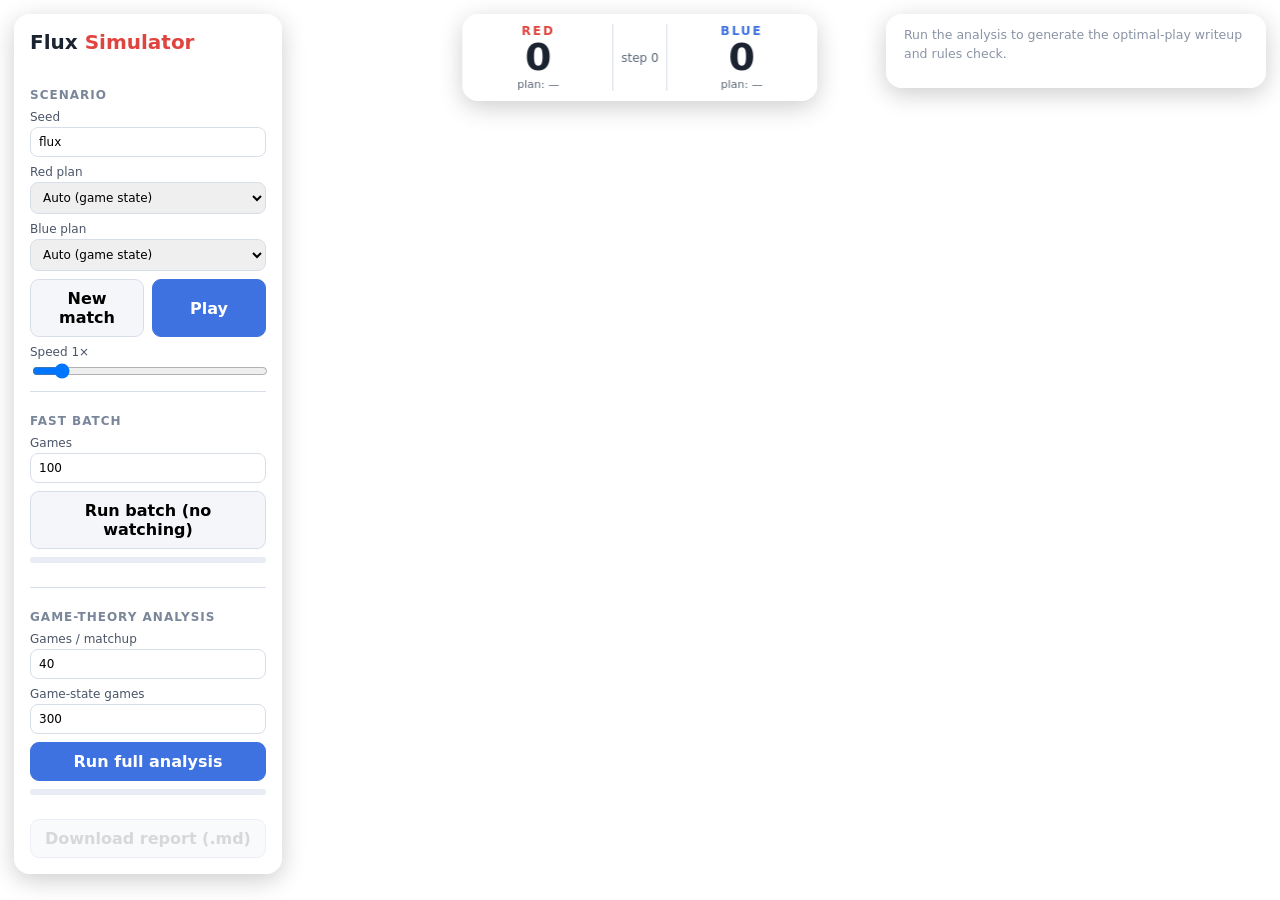
==== flux-sim/index.html @ f55b8c50 "Flux: rulebook, training docs, and 3D simulator with game-theory analyzer" ====
<!doctype html>
<html lang="en">
  <head>
    <meta charset="utf-8" />
    <meta name="viewport" content="width=device-width, initial-scale=1" />
    <title>Flux — Simulator</title>
    <link rel="stylesheet" href="css/style.css" />
    <!-- Babylon.js + GUI from CDN (only network dependency) -->
    <script src="https://cdn.babylonjs.com/babylon.js"></script>
    <script src="https://cdn.babylonjs.com/gui/babylon.gui.min.js"></script>
  </head>
  <body>
    <div id="app">
      <canvas id="renderCanvas"></canvas>

      <!-- Live scoreboard -->
      <div id="scoreboard">
        <div class="team red">
          <div class="tname">RED</div>
          <div class="score" id="scoreA">0</div>
          <div class="pockets" id="pocketsA"></div>
          <div class="strat">plan: <span id="stratLiveA">—</span></div>
        </div>
        <div class="mid"><div id="clock">step 0</div></div>
        <div class="team blue">
          <div class="tname">BLUE</div>
          <div class="score" id="scoreB">0</div>
          <div class="pockets" id="pocketsB"></div>
          <div class="strat">plan: <span id="stratLiveB">—</span></div>
        </div>
      </div>

      <!-- Control panel -->
      <aside id="panel">
        <h1>Flux <span>Simulator</span></h1>

        <section>
          <h2>Scenario</h2>
          <label>Seed <input id="seed" value="flux" /></label>
          <label
            >Red plan
            <select id="stratA"></select>
          </label>
          <label
            >Blue plan
            <select id="stratB"></select>
          </label>
          <div class="row">
            <button id="newBtn">New match</button>
            <button id="playBtn" class="primary">Play</button>
          </div>
          <label
            >Speed <span id="speedVal">1×</span>
            <input
              id="speed"
              type="range"
              min="0.25"
              max="8"
              step="0.25"
              value="1"
            />
          </label>
        </section>

        <section>
          <h2>Fast batch</h2>
          <label
            >Games <input id="batchN" type="number" value="100" min="1"
          /></label>
          <button id="runBatch">Run batch (no watching)</button>
          <div class="bar"><div id="batchBar"></div></div>
          <div id="batchOut" class="out"></div>
        </section>

        <section>
          <h2>Game-theory analysis</h2>
          <label
            >Games / matchup
            <input id="anGames" type="number" value="40" min="5"
          /></label>
          <label
            >Game-state games
            <input id="anGsGames" type="number" value="300" min="50"
          /></label>
          <button id="runAnalysis" class="primary">Run full analysis</button>
          <div class="bar"><div id="anBar"></div></div>
          <div id="anStatus" class="out"></div>
          <button id="downloadReport" disabled>Download report (.md)</button>
        </section>
      </aside>

      <!-- Analysis report -->
      <div id="report">
        <div id="reportOut">
          <p class="hint">
            Run the analysis to generate the optimal-play writeup and rules
            check.
          </p>
        </div>
      </div>
    </div>

    <script src="js/rng.js"></script>
    <script src="js/config.js"></script>
    <script src="js/strategies.js"></script>
    <script src="js/engine.js"></script>
    <script src="js/evaluator.js"></script>
    <script src="js/scene.js"></script>
    <script src="js/ui.js"></script>
  </body>
</html>
---- flux-sim/css/style.css ----
:root {
  --red: #e0443e;
  --blue: #3e72e0;
  --ink: #1c2330;
  --panel: #ffffffee;
  --line: #d8dee9;
}
* {
  box-sizing: border-box;
}
html,
body {
  margin: 0;
  height: 100%;
  font-family:
    system-ui,
    -apple-system,
    Segoe UI,
    Roboto,
    sans-serif;
  color: var(--ink);
}
#app {
  position: fixed;
  inset: 0;
  overflow: hidden;
}
#renderCanvas {
  position: absolute;
  inset: 0;
  width: 100%;
  height: 100%;
  outline: none;
  touch-action: none;
}

/* Scoreboard */
#scoreboard {
  position: absolute;
  top: 14px;
  left: 50%;
  transform: translateX(-50%);
  display: flex;
  gap: 14px;
  align-items: stretch;
  background: var(--panel);
  border-radius: 16px;
  padding: 10px 16px;
  box-shadow: 0 6px 24px #0003;
  backdrop-filter: blur(6px);
}
#scoreboard .team {
  text-align: center;
  min-width: 120px;
}
#scoreboard .tname {
  font-weight: 800;
  letter-spacing: 2px;
  font-size: 12px;
}
#scoreboard .red .tname {
  color: var(--red);
}
#scoreboard .blue .tname {
  color: var(--blue);
}
#scoreboard .score {
  font-size: 38px;
  font-weight: 800;
  line-height: 1;
}
#scoreboard .pockets {
  font-size: 13px;
  letter-spacing: 1px;
  color: #ff8c1a;
}
#scoreboard .strat {
  font-size: 11px;
  color: #5a6577;
  margin-top: 2px;
}
#scoreboard .mid {
  display: flex;
  align-items: center;
  padding: 0 8px;
  border-left: 1px solid var(--line);
  border-right: 1px solid var(--line);
}
#scoreboard #clock {
  font-size: 12px;
  color: #5a6577;
  white-space: nowrap;
  max-width: 220px;
}

/* Control panel */
#panel {
  position: absolute;
  top: 14px;
  left: 14px;
  width: 268px;
  max-height: calc(100% - 28px);
  overflow: auto;
  background: var(--panel);
  border-radius: 16px;
  padding: 16px;
  box-shadow: 0 6px 24px #0003;
  backdrop-filter: blur(6px);
}
#panel h1 {
  font-size: 20px;
  margin: 0 0 12px;
  font-weight: 800;
}
#panel h1 span {
  color: var(--red);
  font-weight: 800;
}
#panel h2 {
  font-size: 12px;
  text-transform: uppercase;
  letter-spacing: 1px;
  color: #7a8699;
  margin: 16px 0 8px;
}
#panel section {
  border-top: 1px solid var(--line);
  padding-top: 6px;
}
#panel section:first-of-type {
  border-top: none;
}
label {
  display: block;
  font-size: 12px;
  color: #4a5568;
  margin: 8px 0;
}
input,
select {
  width: 100%;
  margin-top: 3px;
  padding: 7px 8px;
  border: 1px solid var(--line);
  border-radius: 8px;
  font: inherit;
}
input[type="range"] {
  padding: 0;
}
.row {
  display: flex;
  gap: 8px;
}
.row button {
  flex: 1;
}
button {
  width: 100%;
  padding: 9px 10px;
  border: 1px solid var(--line);
  background: #f4f6fa;
  border-radius: 9px;
  font: inherit;
  font-weight: 600;
  cursor: pointer;
}
button:hover {
  background: #eaeef5;
}
button.primary {
  background: var(--blue);
  color: #fff;
  border-color: var(--blue);
}
button.primary:hover {
  filter: brightness(1.06);
}
button:disabled {
  opacity: 0.5;
  cursor: default;
}
.bar {
  height: 6px;
  background: #e7ecf3;
  border-radius: 4px;
  margin: 8px 0;
  overflow: hidden;
}
.bar > div {
  height: 100%;
  width: 0;
  background: var(--red);
  transition: width 0.1s linear;
}
.out {
  font-size: 12px;
  color: #3a4456;
  line-height: 1.5;
  min-height: 16px;
}

/* Report */
#report {
  position: absolute;
  top: 14px;
  right: 14px;
  width: 380px;
  max-height: calc(100% - 28px);
  overflow: auto;
  background: var(--panel);
  border-radius: 16px;
  padding: 6px 18px 18px;
  box-shadow: 0 6px 24px #0003;
  backdrop-filter: blur(6px);
}
#report h2 {
  font-size: 17px;
  margin: 14px 0 6px;
}
#report h3 {
  font-size: 13px;
  text-transform: uppercase;
  letter-spacing: 1px;
  color: #7a8699;
  margin: 16px 0 6px;
}
#report p {
  font-size: 12.5px;
  line-height: 1.5;
  margin: 6px 0;
}
#report ul {
  margin: 6px 0;
  padding-left: 18px;
}
#report li {
  font-size: 12.5px;
  line-height: 1.5;
  margin: 4px 0;
}
#report table {
  width: 100%;
  border-collapse: collapse;
  margin: 8px 0;
  font-size: 11.5px;
}
#report th,
#report td {
  border: 1px solid var(--line);
  padding: 4px 6px;
  text-align: center;
}
#report th {
  background: #f1f4f9;
}
#report .hint {
  color: #8a94a6;
}

@media (max-width: 980px) {
  #report {
    display: none;
  }
}
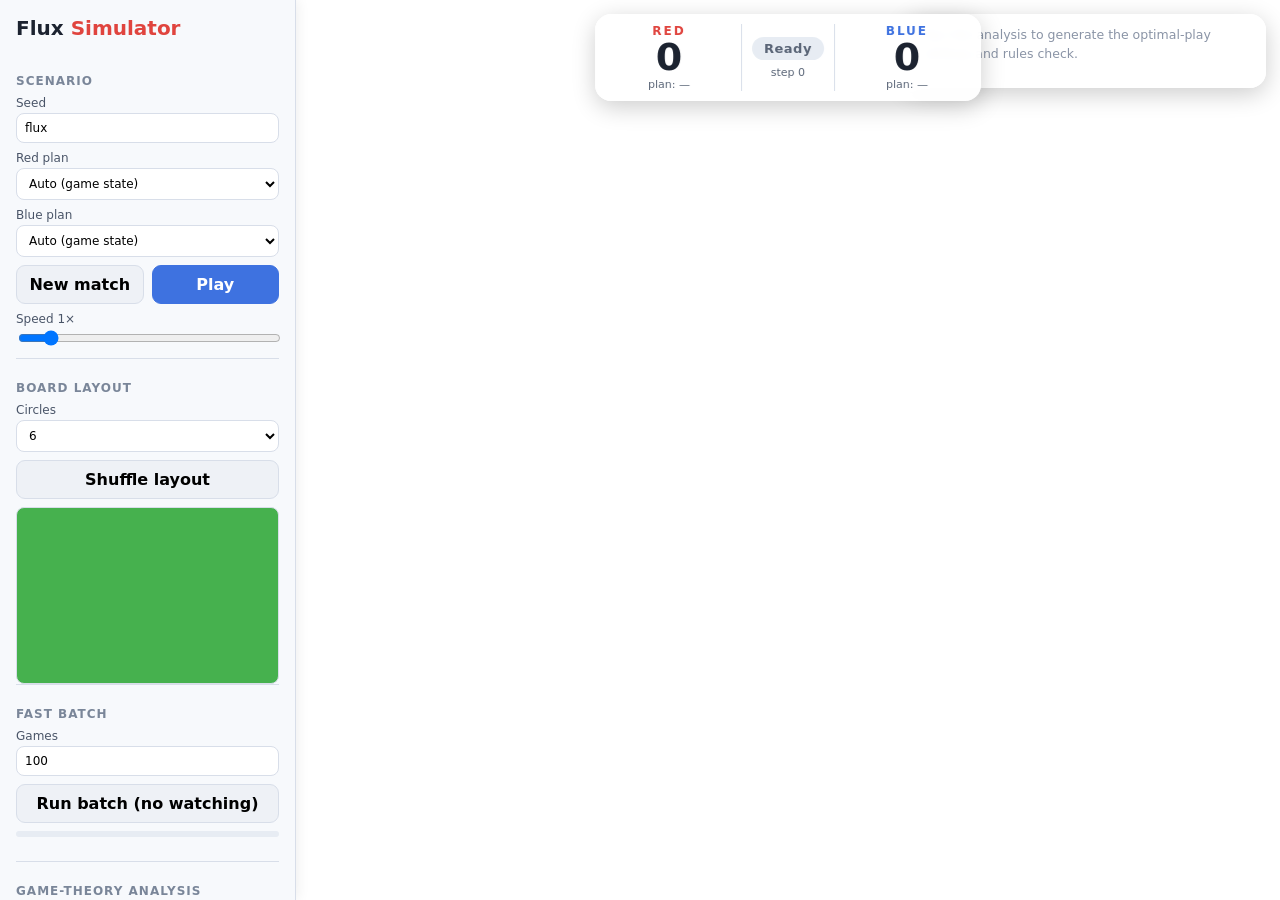
==== commit 0f98e9ff: "Sim UX: sidebar layout, game status + control gating, board-layout picker with minimap, basket with " ====
--- a/flux-sim/index.html
+++ b/flux-sim/index.html
@@ -11,26 +11,7 @@
   </head>
   <body>
     <div id="app">
-      <canvas id="renderCanvas"></canvas>
-
-      <!-- Live scoreboard -->
-      <div id="scoreboard">
-        <div class="team red">
-          <div class="tname">RED</div>
-          <div class="score" id="scoreA">0</div>
-          <div class="pockets" id="pocketsA"></div>
-          <div class="strat">plan: <span id="stratLiveA">—</span></div>
-        </div>
-        <div class="mid"><div id="clock">step 0</div></div>
-        <div class="team blue">
-          <div class="tname">BLUE</div>
-          <div class="score" id="scoreB">0</div>
-          <div class="pockets" id="pocketsB"></div>
-          <div class="strat">plan: <span id="stratLiveB">—</span></div>
-        </div>
-      </div>
-
-      <!-- Control panel -->
+      <!-- Sidebar -->
       <aside id="panel">
         <h1>Flux <span>Simulator</span></h1>
 
@@ -39,12 +20,12 @@
           <label>Seed <input id="seed" value="flux" /></label>
           <label
             >Red plan
-            <select id="stratA"></select>
-          </label>
+            <select id="stratA"></select
+          ></label>
           <label
             >Blue plan
-            <select id="stratB"></select>
-          </label>
+            <select id="stratB"></select
+          ></label>
           <div class="row">
             <button id="newBtn">New match</button>
             <button id="playBtn" class="primary">Play</button>
@@ -60,6 +41,16 @@
               value="1"
             />
           </label>
+        </section>
+
+        <section>
+          <h2>Board layout</h2>
+          <label
+            >Circles
+            <select id="circleCount"></select
+          ></label>
+          <button id="shuffleBoard">Shuffle layout</button>
+          <canvas id="minimap" width="248" height="166"></canvas>
         </section>
 
         <section>
@@ -87,17 +78,67 @@
           <div id="anStatus" class="out"></div>
           <button id="downloadReport" disabled>Download report (.md)</button>
         </section>
+
+        <details id="cheats">
+          <summary>Rules cheatsheet</summary>
+          <ul>
+            <li>
+              Carry a ball into a basket to pocket it — only safe inside a
+              circle.
+            </li>
+            <li>
+              First cell to <b>3 pockets</b> ends the game; most
+              <b>ribbon points</b> wins.
+            </li>
+            <li>
+              Joint pull = small points. <b>Vital pull ends the spar</b> and
+              strips the loser's points.
+            </li>
+            <li>
+              Behind on points? Don't pocket your 3rd — stall and hunt points.
+            </li>
+            <li><b>●</b> before a name = that player is carrying a ball.</li>
+          </ul>
+          <div class="legend">
+            <span><i class="sw red"></i>Red</span>
+            <span><i class="sw blue"></i>Blue</span>
+            <span><b>●</b> carrying</span>
+          </div>
+        </details>
       </aside>
 
-      <!-- Analysis report -->
-      <div id="report">
-        <div id="reportOut">
-          <p class="hint">
-            Run the analysis to generate the optimal-play writeup and rules
-            check.
-          </p>
+      <!-- Viewport -->
+      <main id="viewport">
+        <canvas id="renderCanvas"></canvas>
+
+        <div id="scoreboard">
+          <div class="team red">
+            <div class="tname">RED</div>
+            <div class="score" id="scoreA">0</div>
+            <div class="pockets" id="pocketsA"></div>
+            <div class="strat">plan: <span id="stratLiveA">—</span></div>
+          </div>
+          <div class="mid">
+            <div id="status" class="status ready">Ready</div>
+            <div id="clock">step 0</div>
+          </div>
+          <div class="team blue">
+            <div class="tname">BLUE</div>
+            <div class="score" id="scoreB">0</div>
+            <div class="pockets" id="pocketsB"></div>
+            <div class="strat">plan: <span id="stratLiveB">—</span></div>
+          </div>
         </div>
-      </div>
+
+        <div id="report">
+          <div id="reportOut">
+            <p class="hint">
+              Run the analysis to generate the optimal-play writeup and rules
+              check.
+            </p>
+          </div>
+        </div>
+      </main>
     </div>
 
     <script src="js/rng.js"></script>
--- a/flux-sim/css/style.css
+++ b/flux-sim/css/style.css
@@ -2,8 +2,8 @@
   --red: #e0443e;
   --blue: #3e72e0;
   --ink: #1c2330;
-  --panel: #ffffffee;
   --line: #d8dee9;
+  --sidebar: 296px;
 }
 * {
   box-sizing: border-box;
@@ -20,9 +20,185 @@
     sans-serif;
   color: var(--ink);
 }
+
+/* App = sidebar + viewport */
 #app {
   position: fixed;
   inset: 0;
+  display: flex;
+  overflow: hidden;
+}
+
+/* Sidebar */
+#panel {
+  width: var(--sidebar);
+  flex: 0 0 var(--sidebar);
+  height: 100%;
+  overflow-y: auto;
+  background: #f7f9fc;
+  border-right: 1px solid var(--line);
+  padding: 16px;
+  box-shadow: 2px 0 12px #0001;
+}
+#panel h1 {
+  font-size: 20px;
+  margin: 0 0 12px;
+  font-weight: 800;
+}
+#panel h1 span {
+  color: var(--red);
+}
+#panel h2 {
+  font-size: 12px;
+  text-transform: uppercase;
+  letter-spacing: 1px;
+  color: #7a8699;
+  margin: 16px 0 8px;
+}
+#panel section {
+  border-top: 1px solid var(--line);
+  padding-top: 6px;
+}
+#panel section:first-of-type {
+  border-top: none;
+}
+label {
+  display: block;
+  font-size: 12px;
+  color: #4a5568;
+  margin: 8px 0;
+}
+input,
+select {
+  width: 100%;
+  margin-top: 3px;
+  padding: 7px 8px;
+  border: 1px solid var(--line);
+  border-radius: 8px;
+  font: inherit;
+  background: #fff;
+}
+input[type="range"] {
+  padding: 0;
+}
+.row {
+  display: flex;
+  gap: 8px;
+}
+.row button {
+  flex: 1;
+}
+button {
+  width: 100%;
+  padding: 9px 10px;
+  border: 1px solid var(--line);
+  background: #eef1f6;
+  border-radius: 9px;
+  font: inherit;
+  font-weight: 600;
+  cursor: pointer;
+}
+button:hover:not(:disabled) {
+  background: #e3e8f0;
+}
+button.primary {
+  background: var(--blue);
+  color: #fff;
+  border-color: var(--blue);
+}
+button.primary:hover:not(:disabled) {
+  filter: brightness(1.06);
+}
+button:disabled {
+  opacity: 0.45;
+  cursor: not-allowed;
+}
+input:disabled,
+select:disabled {
+  opacity: 0.5;
+  cursor: not-allowed;
+}
+.bar {
+  height: 6px;
+  background: #e7ecf3;
+  border-radius: 4px;
+  margin: 8px 0;
+  overflow: hidden;
+}
+.bar > div {
+  height: 100%;
+  width: 0;
+  background: var(--red);
+  transition: width 0.1s linear;
+}
+.out {
+  font-size: 12px;
+  color: #3a4456;
+  line-height: 1.5;
+  min-height: 16px;
+}
+
+#minimap {
+  width: 100%;
+  height: auto;
+  margin-top: 8px;
+  border: 1px solid var(--line);
+  border-radius: 8px;
+  background: #46b14e;
+  display: block;
+}
+
+/* Rules cheatsheet */
+#cheats {
+  margin-top: 18px;
+  border-top: 1px solid var(--line);
+  padding-top: 10px;
+}
+#cheats summary {
+  font-size: 12px;
+  text-transform: uppercase;
+  letter-spacing: 1px;
+  color: #7a8699;
+  cursor: pointer;
+  font-weight: 700;
+}
+#cheats ul {
+  margin: 10px 0 6px;
+  padding-left: 18px;
+}
+#cheats li {
+  font-size: 12px;
+  line-height: 1.5;
+  margin: 5px 0;
+  color: #3a4456;
+}
+.legend {
+  display: flex;
+  flex-wrap: wrap;
+  gap: 12px;
+  font-size: 12px;
+  color: #4a5568;
+  margin-top: 6px;
+}
+.legend i.sw {
+  display: inline-block;
+  width: 11px;
+  height: 11px;
+  border-radius: 50%;
+  vertical-align: -1px;
+  margin-right: 4px;
+}
+.legend i.sw.red {
+  background: var(--red);
+}
+.legend i.sw.blue {
+  background: var(--blue);
+}
+
+/* Viewport */
+#viewport {
+  position: relative;
+  flex: 1 1 auto;
   overflow: hidden;
 }
 #renderCanvas {
@@ -32,6 +208,7 @@
   height: 100%;
   outline: none;
   touch-action: none;
+  display: block;
 }
 
 /* Scoreboard */
@@ -43,15 +220,16 @@
   display: flex;
   gap: 14px;
   align-items: stretch;
-  background: var(--panel);
+  background: #ffffffee;
   border-radius: 16px;
   padding: 10px 16px;
   box-shadow: 0 6px 24px #0003;
   backdrop-filter: blur(6px);
+  z-index: 5;
 }
 #scoreboard .team {
   text-align: center;
-  min-width: 120px;
+  min-width: 116px;
 }
 #scoreboard .tname {
   font-weight: 800;
@@ -81,123 +259,46 @@
 }
 #scoreboard .mid {
   display: flex;
+  flex-direction: column;
   align-items: center;
-  padding: 0 8px;
+  justify-content: center;
+  gap: 6px;
+  padding: 0 10px;
   border-left: 1px solid var(--line);
   border-right: 1px solid var(--line);
 }
 #scoreboard #clock {
-  font-size: 12px;
+  font-size: 11px;
   color: #5a6577;
   white-space: nowrap;
-  max-width: 220px;
-}
-
-/* Control panel */
-#panel {
-  position: absolute;
-  top: 14px;
-  left: 14px;
-  width: 268px;
-  max-height: calc(100% - 28px);
-  overflow: auto;
-  background: var(--panel);
-  border-radius: 16px;
-  padding: 16px;
-  box-shadow: 0 6px 24px #0003;
-  backdrop-filter: blur(6px);
-}
-#panel h1 {
-  font-size: 20px;
-  margin: 0 0 12px;
+  max-width: 230px;
+  text-align: center;
+}
+
+/* Status pill */
+.status {
+  font-size: 13px;
   font-weight: 800;
-}
-#panel h1 span {
-  color: var(--red);
-  font-weight: 800;
-}
-#panel h2 {
-  font-size: 12px;
-  text-transform: uppercase;
-  letter-spacing: 1px;
-  color: #7a8699;
-  margin: 16px 0 8px;
-}
-#panel section {
-  border-top: 1px solid var(--line);
-  padding-top: 6px;
-}
-#panel section:first-of-type {
-  border-top: none;
-}
-label {
-  display: block;
-  font-size: 12px;
-  color: #4a5568;
-  margin: 8px 0;
-}
-input,
-select {
-  width: 100%;
-  margin-top: 3px;
-  padding: 7px 8px;
-  border: 1px solid var(--line);
-  border-radius: 8px;
-  font: inherit;
-}
-input[type="range"] {
-  padding: 0;
-}
-.row {
-  display: flex;
-  gap: 8px;
-}
-.row button {
-  flex: 1;
-}
-button {
-  width: 100%;
-  padding: 9px 10px;
-  border: 1px solid var(--line);
-  background: #f4f6fa;
-  border-radius: 9px;
-  font: inherit;
-  font-weight: 600;
-  cursor: pointer;
-}
-button:hover {
-  background: #eaeef5;
-}
-button.primary {
-  background: var(--blue);
-  color: #fff;
-  border-color: var(--blue);
-}
-button.primary:hover {
-  filter: brightness(1.06);
-}
-button:disabled {
-  opacity: 0.5;
-  cursor: default;
-}
-.bar {
-  height: 6px;
+  letter-spacing: 0.5px;
+  padding: 4px 12px;
+  border-radius: 999px;
+  white-space: nowrap;
+}
+.status.ready {
   background: #e7ecf3;
-  border-radius: 4px;
-  margin: 8px 0;
-  overflow: hidden;
-}
-.bar > div {
-  height: 100%;
-  width: 0;
-  background: var(--red);
-  transition: width 0.1s linear;
-}
-.out {
-  font-size: 12px;
-  color: #3a4456;
-  line-height: 1.5;
-  min-height: 16px;
+  color: #5a6577;
+}
+.status.playing {
+  background: #1fbf5b22;
+  color: #149048;
+}
+.status.paused {
+  background: #ffb02333;
+  color: #9a6a00;
+}
+.status.ended {
+  background: #1c233011;
+  color: var(--ink);
 }
 
 /* Report */
@@ -205,14 +306,15 @@
   position: absolute;
   top: 14px;
   right: 14px;
-  width: 380px;
+  width: 360px;
   max-height: calc(100% - 28px);
   overflow: auto;
-  background: var(--panel);
+  background: #ffffffee;
   border-radius: 16px;
   padding: 6px 18px 18px;
   box-shadow: 0 6px 24px #0003;
   backdrop-filter: blur(6px);
+  z-index: 4;
 }
 #report h2 {
   font-size: 17px;
@@ -258,8 +360,26 @@
   color: #8a94a6;
 }
 
-@media (max-width: 980px) {
+@media (max-width: 1080px) {
   #report {
     display: none;
   }
 }
+@media (max-width: 760px) {
+  #app {
+    flex-direction: column;
+  }
+  #panel {
+    width: 100%;
+    flex-basis: auto;
+    height: 44%;
+    border-right: none;
+    border-bottom: 1px solid var(--line);
+  }
+  #viewport {
+    height: 56%;
+  }
+  #scoreboard .team {
+    min-width: 88px;
+  }
+}
